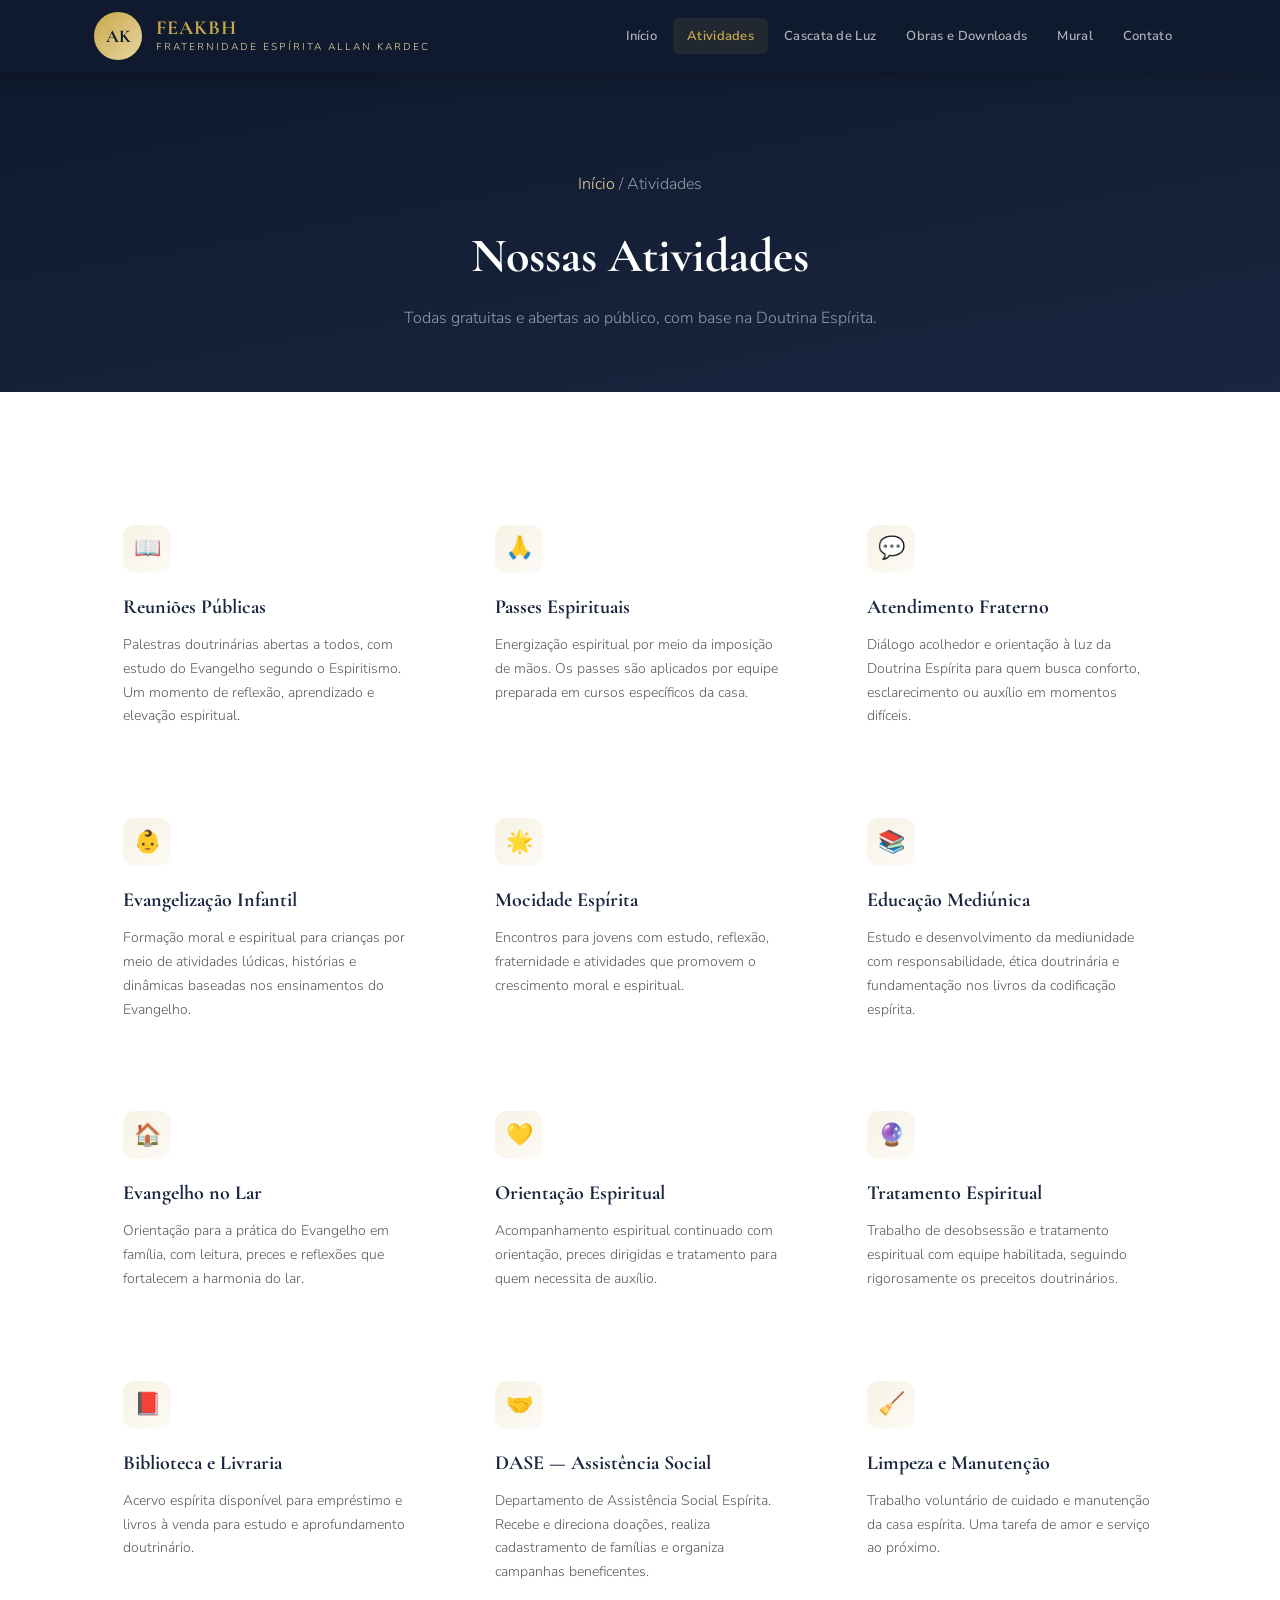
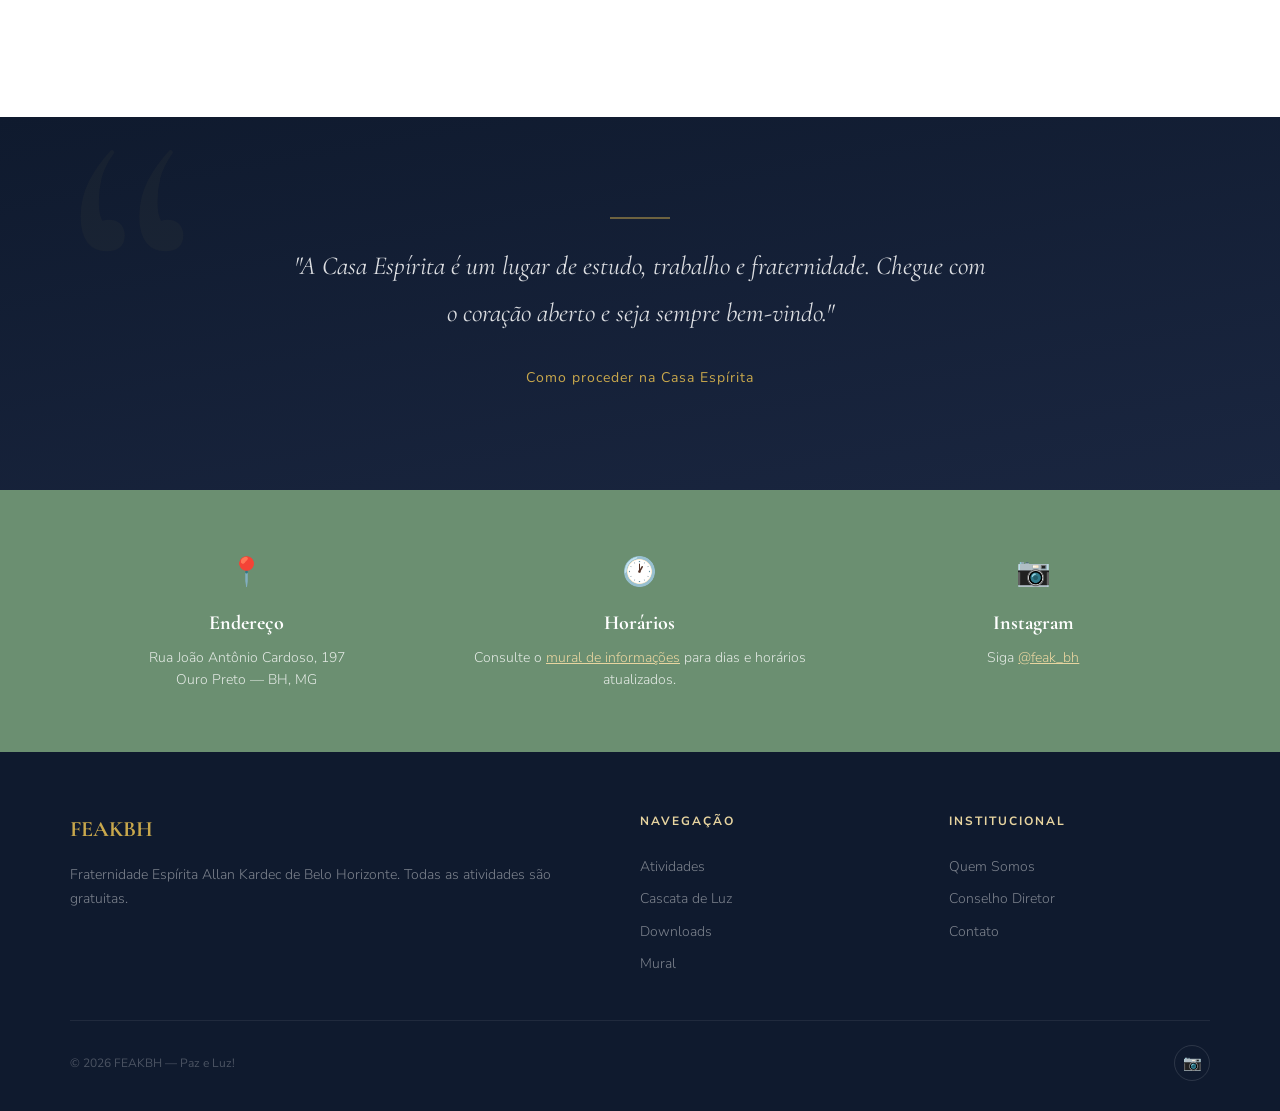
==== feakbh-site/pages/atividades.html @ 579a1934 "Add files via upload" ====
<!DOCTYPE html>
<html lang="pt-BR">
<head>
  <meta charset="UTF-8">
  <meta name="viewport" content="width=device-width, initial-scale=1.0">
  <title>Nossas Atividades - FEAKBH</title>
  <meta name="description" content="Conheça todas as atividades gratuitas da Fraternidade Espírita Allan Kardec de BH.">
  <link rel="stylesheet" href="../css/style.css">
</head>
<body>

  <header>
    <div class="header-inner">
      <div class="logo-area">
        <a href="../index.html">
          <div class="logo-circle">AK</div>
          <div class="logo-text"><h1>FEAKBH</h1><span>Fraternidade Espírita Allan Kardec</span></div>
        </a>
      </div>
      <nav class="nav-desktop">
        <a href="../index.html">Início</a>
        <a href="atividades.html" class="active">Atividades</a>
        <a href="cascata-de-luz.html">Cascata de Luz</a>
        <a href="downloads.html">Obras e Downloads</a>
        <a href="mural.html">Mural</a>
        <a href="contato.html">Contato</a>
      </nav>
      <button class="nav-toggle" aria-label="Menu">☰</button>
    </div>
    <nav class="nav-mobile">
      <a href="../index.html">Início</a>
      <a href="atividades.html">Atividades</a>
      <a href="cascata-de-luz.html">Cascata de Luz</a>
      <a href="downloads.html">Obras e Downloads</a>
      <a href="mural.html">Mural</a>
      <a href="contato.html">Contato</a>
    </nav>
  </header>

  <section class="page-hero">
    <p class="breadcrumb"><a href="../index.html">Início</a> / Atividades</p>
    <h2>Nossas Atividades</h2>
    <p>Todas gratuitas e abertas ao público, com base na Doutrina Espírita.</p>
  </section>

  <section class="bg-white">
    <div class="container">
      <div class="card-grid">
        <div class="card fade-in">
          <div class="card-icon">📖</div>
          <h3>Reuniões Públicas</h3>
          <p>Palestras doutrinárias abertas a todos, com estudo do Evangelho segundo o Espiritismo. Um momento de reflexão, aprendizado e elevação espiritual.</p>
        </div>
        <div class="card fade-in">
          <div class="card-icon">🙏</div>
          <h3>Passes Espirituais</h3>
          <p>Energização espiritual por meio da imposição de mãos. Os passes são aplicados por equipe preparada em cursos específicos da casa.</p>
        </div>
        <div class="card fade-in">
          <div class="card-icon">💬</div>
          <h3>Atendimento Fraterno</h3>
          <p>Diálogo acolhedor e orientação à luz da Doutrina Espírita para quem busca conforto, esclarecimento ou auxílio em momentos difíceis.</p>
        </div>
        <div class="card fade-in">
          <div class="card-icon">👶</div>
          <h3>Evangelização Infantil</h3>
          <p>Formação moral e espiritual para crianças por meio de atividades lúdicas, histórias e dinâmicas baseadas nos ensinamentos do Evangelho.</p>
        </div>
        <div class="card fade-in">
          <div class="card-icon">🌟</div>
          <h3>Mocidade Espírita</h3>
          <p>Encontros para jovens com estudo, reflexão, fraternidade e atividades que promovem o crescimento moral e espiritual.</p>
        </div>
        <div class="card fade-in">
          <div class="card-icon">📚</div>
          <h3>Educação Mediúnica</h3>
          <p>Estudo e desenvolvimento da mediunidade com responsabilidade, ética doutrinária e fundamentação nos livros da codificação espírita.</p>
        </div>
        <div class="card fade-in">
          <div class="card-icon">🏠</div>
          <h3>Evangelho no Lar</h3>
          <p>Orientação para a prática do Evangelho em família, com leitura, preces e reflexões que fortalecem a harmonia do lar.</p>
        </div>
        <div class="card fade-in">
          <div class="card-icon">💛</div>
          <h3>Orientação Espiritual</h3>
          <p>Acompanhamento espiritual continuado com orientação, preces dirigidas e tratamento para quem necessita de auxílio.</p>
        </div>
        <div class="card fade-in">
          <div class="card-icon">🔮</div>
          <h3>Tratamento Espiritual</h3>
          <p>Trabalho de desobsessão e tratamento espiritual com equipe habilitada, seguindo rigorosamente os preceitos doutrinários.</p>
        </div>
        <div class="card fade-in">
          <div class="card-icon">📕</div>
          <h3>Biblioteca e Livraria</h3>
          <p>Acervo espírita disponível para empréstimo e livros à venda para estudo e aprofundamento doutrinário.</p>
        </div>
        <div class="card fade-in">
          <div class="card-icon">🤝</div>
          <h3>DASE — Assistência Social</h3>
          <p>Departamento de Assistência Social Espírita. Recebe e direciona doações, realiza cadastramento de famílias e organiza campanhas beneficentes.</p>
        </div>
        <div class="card fade-in">
          <div class="card-icon">🧹</div>
          <h3>Limpeza e Manutenção</h3>
          <p>Trabalho voluntário de cuidado e manutenção da casa espírita. Uma tarefa de amor e serviço ao próximo.</p>
        </div>
      </div>
    </div>
  </section>

  <!-- COMO PROCEDER -->
  <section class="quote-section">
    <div class="quote-content">
      <div class="quote-divider"></div>
      <blockquote>
        "A Casa Espírita é um lugar de estudo, trabalho e fraternidade. Chegue com o coração aberto e seja sempre bem-vindo."
      </blockquote>
      <cite>Como proceder na Casa Espírita</cite>
    </div>
  </section>

  <!-- INFO BAR -->
  <section class="info-bar">
    <div class="info-grid">
      <div class="info-item">
        <div class="info-icon">📍</div>
        <h4>Endereço</h4>
        <p>Rua João Antônio Cardoso, 197<br>Ouro Preto — BH, MG</p>
      </div>
      <div class="info-item">
        <div class="info-icon">🕐</div>
        <h4>Horários</h4>
        <p>Consulte o <a href="mural.html">mural de informações</a> para dias e horários atualizados.</p>
      </div>
      <div class="info-item">
        <div class="info-icon">📷</div>
        <h4>Instagram</h4>
        <p>Siga <a href="https://www.instagram.com/feak_bh/" target="_blank" rel="noopener">@feak_bh</a></p>
      </div>
    </div>
  </section>

  <footer>
    <div class="footer-grid">
      <div class="footer-about">
        <h3>FEAKBH</h3>
        <p>Fraternidade Espírita Allan Kardec de Belo Horizonte. Todas as atividades são gratuitas.</p>
      </div>
      <div class="footer-col">
        <h4>Navegação</h4>
        <a href="atividades.html">Atividades</a>
        <a href="cascata-de-luz.html">Cascata de Luz</a>
        <a href="downloads.html">Downloads</a>
        <a href="mural.html">Mural</a>
      </div>
      <div class="footer-col">
        <h4>Institucional</h4>
        <a href="https://feakbh.com/11QuemSomos.html">Quem Somos</a>
        <a href="https://feakbh.com/14ConsD.html">Conselho Diretor</a>
        <a href="contato.html">Contato</a>
      </div>
    </div>
    <div class="footer-bottom">
      <p>© 2026 FEAKBH — Paz e Luz!</p>
      <div class="footer-social">
        <a href="https://www.instagram.com/feak_bh/" target="_blank" rel="noopener">📷</a>
      </div>
    </div>
  </footer>

  <script src="../js/main.js"></script>
</body>
</html>
---- feakbh-site/css/style.css ----
/* ============================================================
   FEAKBH - Fraternidade Espírita Allan Kardec
   Design System & Global Styles
   ============================================================ */

@import url('https://fonts.googleapis.com/css2?family=Cormorant+Garamond:ital,wght@0,400;0,600;0,700;1,400&family=Nunito+Sans:opsz,wght@6..12,300;6..12,400;6..12,600;6..12,700&display=swap');

:root {
  --gold: #C9A84C;
  --gold-light: #E8D5A0;
  --gold-dark: #A68A3A;
  --navy: #1A2640;
  --navy-deep: #0F1A2E;
  --navy-light: #243B5C;
  --cream: #FAF6EE;
  --cream-warm: #F5EFE0;
  --text-dark: #2C2C2C;
  --text-mid: #5A5A5A;
  --text-light: #8A8A8A;
  --white: #FFFFFF;
  --sage: #6B8F71;
  --sage-light: #E8F0E9;
  --border: rgba(201, 168, 76, 0.2);
  --shadow-sm: 0 2px 8px rgba(0,0,0,0.06);
  --shadow-md: 0 8px 30px rgba(0,0,0,0.1);
  --shadow-lg: 0 12px 40px rgba(0,0,0,0.15);
  --radius-sm: 8px;
  --radius-md: 12px;
  --radius-lg: 20px;
  --max-width: 1140px;
}

/* ===== RESET & BASE ===== */
*, *::before, *::after { margin: 0; padding: 0; box-sizing: border-box; }

body {
  font-family: 'Nunito Sans', sans-serif;
  color: var(--text-dark);
  background: var(--cream);
  overflow-x: hidden;
  line-height: 1.6;
}

a { color: inherit; text-decoration: none; transition: color 0.3s; }
img { max-width: 100%; height: auto; display: block; }
.container { max-width: var(--max-width); margin: 0 auto; padding: 0 24px; }

/* ===== TYPOGRAPHY ===== */
.serif { font-family: 'Cormorant Garamond', serif; }
.section-label {
  font-size: 12px; font-weight: 700; letter-spacing: 3px;
  text-transform: uppercase; color: var(--gold); margin-bottom: 12px;
}
.section-title {
  font-family: 'Cormorant Garamond', serif;
  font-size: clamp(28px, 4vw, 42px);
  font-weight: 700; color: var(--navy); line-height: 1.2;
}
.section-subtitle {
  font-size: 16px; color: var(--text-mid); margin-top: 16px;
  max-width: 600px; margin-left: auto; margin-right: auto;
  line-height: 1.7; font-weight: 300;
}
.section-header { text-align: center; margin-bottom: 64px; }

/* ===== HEADER ===== */
header {
  background: var(--navy-deep);
  position: sticky; top: 0; z-index: 100;
  box-shadow: 0 2px 20px rgba(0,0,0,0.3);
}

.header-inner {
  display: flex; align-items: center; justify-content: space-between;
  max-width: var(--max-width); margin: 0 auto; padding: 12px 24px;
}

.logo-area { display: flex; align-items: center; gap: 14px; }
.logo-area a { display: flex; align-items: center; gap: 14px; }

.logo-circle {
  width: 48px; height: 48px; border-radius: 50%;
  background: linear-gradient(135deg, var(--gold), var(--gold-light));
  display: flex; align-items: center; justify-content: center;
  font-family: 'Cormorant Garamond', serif;
  font-weight: 700; font-size: 18px; color: var(--navy-deep); flex-shrink: 0;
}

.logo-text h1 {
  font-family: 'Cormorant Garamond', serif;
  font-size: 20px; font-weight: 700; color: var(--gold); line-height: 1.1; letter-spacing: 1px;
}
.logo-text span {
  font-size: 10px; color: var(--gold-light); font-weight: 300;
  letter-spacing: 2px; text-transform: uppercase; display: block;
}

/* Nav Desktop */
.nav-desktop { display: flex; gap: 2px; }
.nav-desktop a {
  color: rgba(255,255,255,0.65); font-size: 13px; font-weight: 600;
  padding: 8px 14px; border-radius: 6px; transition: all 0.3s; letter-spacing: 0.3px;
}
.nav-desktop a:hover, .nav-desktop a.active {
  color: var(--gold); background: rgba(201,168,76,0.1);
}

/* Nav Mobile */
.nav-toggle {
  display: none; background: none; border: none;
  color: var(--gold); font-size: 26px; cursor: pointer; padding: 4px;
}
.nav-mobile {
  display: none; background: var(--navy-deep);
  border-top: 1px solid rgba(255,255,255,0.08); padding: 16px 24px;
}
.nav-mobile.open { display: block; }
.nav-mobile a {
  display: block; color: rgba(255,255,255,0.7); font-size: 15px;
  padding: 12px 0; border-bottom: 1px solid rgba(255,255,255,0.05);
  font-weight: 400;
}
.nav-mobile a:hover { color: var(--gold); }

/* ===== BUTTONS ===== */
.btn {
  display: inline-flex; align-items: center; gap: 8px;
  padding: 13px 28px; border-radius: var(--radius-sm);
  font-size: 14px; font-weight: 600; cursor: pointer;
  border: none; letter-spacing: 0.5px; transition: all 0.3s;
  text-decoration: none;
}
.btn-primary {
  background: linear-gradient(135deg, var(--gold), var(--gold-dark));
  color: var(--navy-deep); box-shadow: 0 4px 20px rgba(201,168,76,0.25);
}
.btn-primary:hover {
  transform: translateY(-2px); box-shadow: 0 8px 30px rgba(201,168,76,0.35);
}
.btn-outline {
  background: transparent; border: 1.5px solid rgba(255,255,255,0.25); color: var(--white);
}
.btn-outline:hover { border-color: var(--gold); color: var(--gold); }
.btn-outline-dark {
  background: transparent; border: 1.5px solid var(--border); color: var(--navy);
}
.btn-outline-dark:hover { border-color: var(--gold); color: var(--gold); }
.btn-sm { padding: 10px 20px; font-size: 13px; }

/* ===== HERO ===== */
.hero {
  position: relative; min-height: 85vh;
  display: flex; align-items: center; justify-content: center;
  background: linear-gradient(170deg, var(--navy-deep) 0%, var(--navy) 60%, var(--navy-light) 100%);
  overflow: hidden;
}
.hero::before {
  content: ''; position: absolute; inset: 0;
  background:
    radial-gradient(ellipse 800px 600px at 20% 50%, rgba(201,168,76,0.08), transparent),
    radial-gradient(ellipse 600px 400px at 80% 30%, rgba(107,143,113,0.06), transparent);
}
.hero-content {
  position: relative; text-align: center; max-width: 800px; padding: 40px 24px;
  animation: fadeInUp 1s ease-out;
}
.hero-badge {
  display: inline-block; padding: 6px 20px;
  border: 1px solid var(--border); border-radius: 30px;
  font-size: 12px; color: var(--gold-light); letter-spacing: 3px;
  text-transform: uppercase; margin-bottom: 28px;
  animation: fadeInUp 1s ease-out 0.2s both;
}
.hero h2 {
  font-family: 'Cormorant Garamond', serif;
  font-size: clamp(36px, 6vw, 64px); font-weight: 700;
  color: var(--white); line-height: 1.15; margin-bottom: 24px;
  animation: fadeInUp 1s ease-out 0.3s both;
}
.hero h2 em { font-style: italic; color: var(--gold); }
.hero p {
  font-size: 18px; color: rgba(255,255,255,0.6); line-height: 1.7;
  max-width: 580px; margin: 0 auto 36px; font-weight: 300;
  animation: fadeInUp 1s ease-out 0.5s both;
}
.hero-actions {
  display: flex; gap: 14px; justify-content: center; flex-wrap: wrap;
  animation: fadeInUp 1s ease-out 0.6s both;
}

/* Particles */
.hero-particles { position: absolute; inset: 0; overflow: hidden; }
.particle {
  position: absolute; width: 3px; height: 3px;
  background: var(--gold); border-radius: 50%; opacity: 0;
  animation: float-up 9s infinite;
}
@keyframes float-up {
  0% { opacity: 0; transform: translateY(100vh) scale(0); }
  15% { opacity: 0.5; }
  85% { opacity: 0.2; }
  100% { opacity: 0; transform: translateY(-20vh) scale(1); }
}
@keyframes fadeInUp {
  from { opacity: 0; transform: translateY(30px); }
  to { opacity: 1; transform: translateY(0); }
}

/* ===== PAGE HERO (subpages) ===== */
.page-hero {
  background: linear-gradient(170deg, var(--navy-deep), var(--navy));
  padding: 100px 24px 60px; text-align: center;
}
.page-hero h2 {
  font-family: 'Cormorant Garamond', serif;
  font-size: clamp(32px, 5vw, 48px); font-weight: 700;
  color: var(--white); margin-bottom: 12px;
}
.page-hero p { font-size: 16px; color: rgba(255,255,255,0.55); font-weight: 300; }
.breadcrumb {
  font-size: 13px; color: rgba(255,255,255,0.4); margin-bottom: 20px;
}
.breadcrumb a { color: var(--gold-light); }
.breadcrumb a:hover { color: var(--gold); }

/* ===== CARDS GRID ===== */
.card-grid {
  display: grid; grid-template-columns: repeat(auto-fill, minmax(300px, 1fr));
  gap: 24px;
}
.card {
  background: var(--white); border-radius: var(--radius-md);
  padding: 32px 28px; transition: all 0.4s; border: 1px solid transparent;
  position: relative; overflow: hidden;
}
.card::before {
  content: ''; position: absolute; top: 0; left: 0;
  width: 4px; height: 0;
  background: linear-gradient(180deg, var(--gold), var(--sage));
  transition: height 0.4s; border-radius: 0 0 4px 0;
}
.card:hover {
  transform: translateY(-4px); box-shadow: var(--shadow-md); border-color: var(--border);
}
.card:hover::before { height: 100%; }
.card-icon {
  width: 48px; height: 48px; border-radius: 12px;
  display: flex; align-items: center; justify-content: center;
  font-size: 22px; margin-bottom: 18px;
  background: linear-gradient(135deg, rgba(201,168,76,0.15), rgba(201,168,76,0.05));
}
.card h3 {
  font-family: 'Cormorant Garamond', serif;
  font-size: 20px; font-weight: 700; color: var(--navy); margin-bottom: 10px;
}
.card p { font-size: 14px; color: var(--text-mid); line-height: 1.7; font-weight: 300; }
.card-link {
  display: inline-flex; align-items: center; gap: 6px;
  margin-top: 16px; font-size: 13px; font-weight: 600;
  color: var(--gold); transition: gap 0.3s;
}
.card-link:hover { gap: 10px; }

/* ===== DOWNLOADS / BOOKS GRID ===== */
.books-grid {
  display: grid; grid-template-columns: repeat(auto-fill, minmax(180px, 1fr));
  gap: 28px;
}
.book-card { text-align: center; transition: transform 0.3s; }
.book-card:hover { transform: translateY(-6px); }
.book-cover {
  width: 100%; aspect-ratio: 3/4; border-radius: var(--radius-md);
  background: var(--navy); display: flex; flex-direction: column;
  align-items: center; justify-content: center; padding: 20px;
  margin-bottom: 14px; box-shadow: var(--shadow-md);
  border: 1px solid rgba(201,168,76,0.15); position: relative; overflow: hidden;
}
.book-cover img {
  width: 100%; height: 100%; object-fit: cover; position: absolute; inset: 0;
  border-radius: var(--radius-md);
}
.book-cover .book-placeholder {
  font-size: 36px; margin-bottom: 8px; position: relative; z-index: 1;
}
.book-cover span {
  font-family: 'Cormorant Garamond', serif;
  font-size: 13px; font-weight: 600; color: var(--gold-light);
  text-align: center; line-height: 1.3; position: relative; z-index: 1;
}
.book-card h4 {
  font-family: 'Cormorant Garamond', serif;
  font-size: 15px; font-weight: 600; color: var(--navy); line-height: 1.3;
}
.book-card .download-link {
  display: inline-block; margin-top: 8px; font-size: 12px; font-weight: 700;
  color: var(--gold); letter-spacing: 1px; text-transform: uppercase;
}
.book-card .download-link:hover { color: var(--gold-dark); text-decoration: underline; }

/* ===== QUOTE / MENSAGEM ===== */
.quote-section {
  background: linear-gradient(170deg, var(--navy-deep), var(--navy));
  padding: 100px 24px; position: relative; overflow: hidden;
}
.quote-section::before {
  content: '\201C'; position: absolute; top: -40px; left: 5%;
  font-family: 'Cormorant Garamond', serif;
  font-size: 400px; color: rgba(201,168,76,0.04); line-height: 1;
}
.quote-content {
  max-width: 700px; margin: 0 auto; text-align: center; position: relative;
}
.quote-divider { width: 60px; height: 2px; background: var(--gold); margin: 0 auto 24px; opacity: 0.5; }
.quote-content blockquote {
  font-family: 'Cormorant Garamond', serif;
  font-size: clamp(20px, 3vw, 26px); font-style: italic;
  color: rgba(255,255,255,0.85); line-height: 1.8; margin-bottom: 28px;
}
.quote-content cite {
  font-style: normal; font-size: 14px; color: var(--gold); letter-spacing: 1px;
}

/* ===== MURAL / AVISOS ===== */
.mural-grid {
  display: grid; grid-template-columns: repeat(auto-fill, minmax(320px, 1fr));
  gap: 24px;
}
.mural-card {
  background: var(--white); border-radius: var(--radius-md);
  overflow: hidden; border: 1px solid rgba(0,0,0,0.06);
  transition: all 0.3s;
}
.mural-card:hover { box-shadow: var(--shadow-md); transform: translateY(-3px); }
.mural-card img {
  width: 100%; aspect-ratio: 16/10; object-fit: cover;
}
.mural-card-body { padding: 24px; }
.mural-card .mural-date {
  font-size: 12px; color: var(--text-light); font-weight: 600;
  letter-spacing: 1px; text-transform: uppercase; margin-bottom: 8px;
}
.mural-card h3 {
  font-family: 'Cormorant Garamond', serif;
  font-size: 20px; font-weight: 700; color: var(--navy); margin-bottom: 10px; line-height: 1.3;
}
.mural-card p {
  font-size: 14px; color: var(--text-mid); line-height: 1.7; font-weight: 300;
}

/* ===== ARTIGOS / CASCATA DE LUZ ===== */
.artigo-list { display: flex; flex-direction: column; gap: 20px; }
.artigo-item {
  display: flex; gap: 24px; align-items: flex-start;
  background: var(--white); border-radius: var(--radius-md);
  padding: 28px; border: 1px solid rgba(0,0,0,0.05); transition: all 0.3s;
}
.artigo-item:hover { box-shadow: var(--shadow-sm); border-color: var(--border); }
.artigo-number {
  font-family: 'Cormorant Garamond', serif;
  font-size: 36px; font-weight: 700; color: var(--gold-light);
  line-height: 1; flex-shrink: 0; min-width: 50px; text-align: center;
}
.artigo-item h3 {
  font-family: 'Cormorant Garamond', serif;
  font-size: 19px; font-weight: 700; color: var(--navy); margin-bottom: 6px;
}
.artigo-item .artigo-author {
  font-size: 13px; color: var(--text-light); margin-bottom: 10px;
}
.artigo-item p {
  font-size: 14px; color: var(--text-mid); line-height: 1.7; font-weight: 300;
}

/* ===== INFO BAR ===== */
.info-bar { background: var(--sage); padding: 60px 24px; }
.info-grid {
  display: grid; grid-template-columns: repeat(auto-fit, minmax(240px, 1fr));
  gap: 40px; max-width: var(--max-width); margin: 0 auto;
}
.info-item { text-align: center; }
.info-item .info-icon { font-size: 28px; margin-bottom: 12px; }
.info-item h4 {
  font-family: 'Cormorant Garamond', serif;
  font-size: 20px; font-weight: 700; color: var(--white); margin-bottom: 8px;
}
.info-item p { font-size: 14px; color: rgba(255,255,255,0.8); line-height: 1.6; font-weight: 300; }
.info-item a { color: var(--gold-light); text-decoration: underline; }

/* ===== CAMPANHA DESTAQUE ===== */
.campanha-box {
  display: flex; align-items: center; gap: 48px;
  background: linear-gradient(135deg, var(--cream), var(--cream-warm));
  border-radius: var(--radius-lg); padding: 48px;
  border: 1px solid var(--border);
}
.campanha-visual {
  flex-shrink: 0; width: 180px; height: 180px; border-radius: 50%;
  background: linear-gradient(135deg, var(--navy), var(--navy-deep));
  display: flex; align-items: center; justify-content: center;
  font-size: 56px; box-shadow: var(--shadow-lg);
}
.campanha-info h3 {
  font-family: 'Cormorant Garamond', serif;
  font-size: 28px; font-weight: 700; color: var(--navy); margin-bottom: 12px;
}
.campanha-info p {
  font-size: 15px; color: var(--text-mid); line-height: 1.7;
  margin-bottom: 24px; font-weight: 300;
}

/* ===== FOOTER ===== */
footer { background: var(--navy-deep); padding: 60px 24px 30px; }
.footer-grid {
  display: grid; grid-template-columns: 2fr 1fr 1fr;
  gap: 48px; max-width: var(--max-width); margin: 0 auto;
}
.footer-about h3 {
  font-family: 'Cormorant Garamond', serif;
  font-size: 22px; font-weight: 700; color: var(--gold); margin-bottom: 16px;
}
.footer-about p {
  font-size: 14px; color: rgba(255,255,255,0.45); line-height: 1.7; font-weight: 300;
}
.footer-col h4 {
  font-size: 12px; font-weight: 700; color: var(--gold-light);
  letter-spacing: 2px; text-transform: uppercase; margin-bottom: 20px;
}
.footer-col a {
  display: block; font-size: 14px; color: rgba(255,255,255,0.45);
  padding: 5px 0; font-weight: 300;
}
.footer-col a:hover { color: var(--gold); }
.footer-bottom {
  max-width: var(--max-width); margin: 40px auto 0; padding-top: 24px;
  border-top: 1px solid rgba(255,255,255,0.07);
  display: flex; justify-content: space-between; align-items: center;
}
.footer-bottom p { font-size: 12px; color: rgba(255,255,255,0.25); }
.footer-social { display: flex; gap: 10px; }
.footer-social a {
  width: 36px; height: 36px; border-radius: 50%;
  border: 1px solid rgba(255,255,255,0.12);
  display: flex; align-items: center; justify-content: center;
  font-size: 15px; transition: all 0.3s;
}
.footer-social a:hover { border-color: var(--gold); background: rgba(201,168,76,0.1); }

/* ===== UTILITIES ===== */
section { padding: 100px 24px; }
.bg-white { background: var(--white); }
.bg-cream { background: var(--cream); }
.bg-cream-warm { background: var(--cream-warm); }
.text-center { text-align: center; }
.mt-40 { margin-top: 40px; }
.mb-40 { margin-bottom: 40px; }

/* ===== ANIMATIONS ===== */
.fade-in {
  opacity: 0; transform: translateY(25px);
  transition: opacity 0.6s ease, transform 0.6s ease;
}
.fade-in.visible { opacity: 1; transform: translateY(0); }

/* ===== RESPONSIVE ===== */
@media (max-width: 768px) {
  .nav-desktop { display: none; }
  .nav-toggle { display: block; }
  .hero { min-height: 70vh; }
  .campanha-box { flex-direction: column; text-align: center; padding: 32px; }
  .campanha-visual { width: 120px; height: 120px; font-size: 44px; }
  .footer-grid { grid-template-columns: 1fr; gap: 32px; }
  .footer-bottom { flex-direction: column; gap: 14px; text-align: center; }
  section { padding: 64px 16px; }
  .artigo-item { flex-direction: column; gap: 12px; }
  .artigo-number { min-width: auto; text-align: left; }
  .card-grid { grid-template-columns: 1fr; }
  .books-grid { grid-template-columns: repeat(2, 1fr); gap: 16px; }
  .mural-grid { grid-template-columns: 1fr; }
}
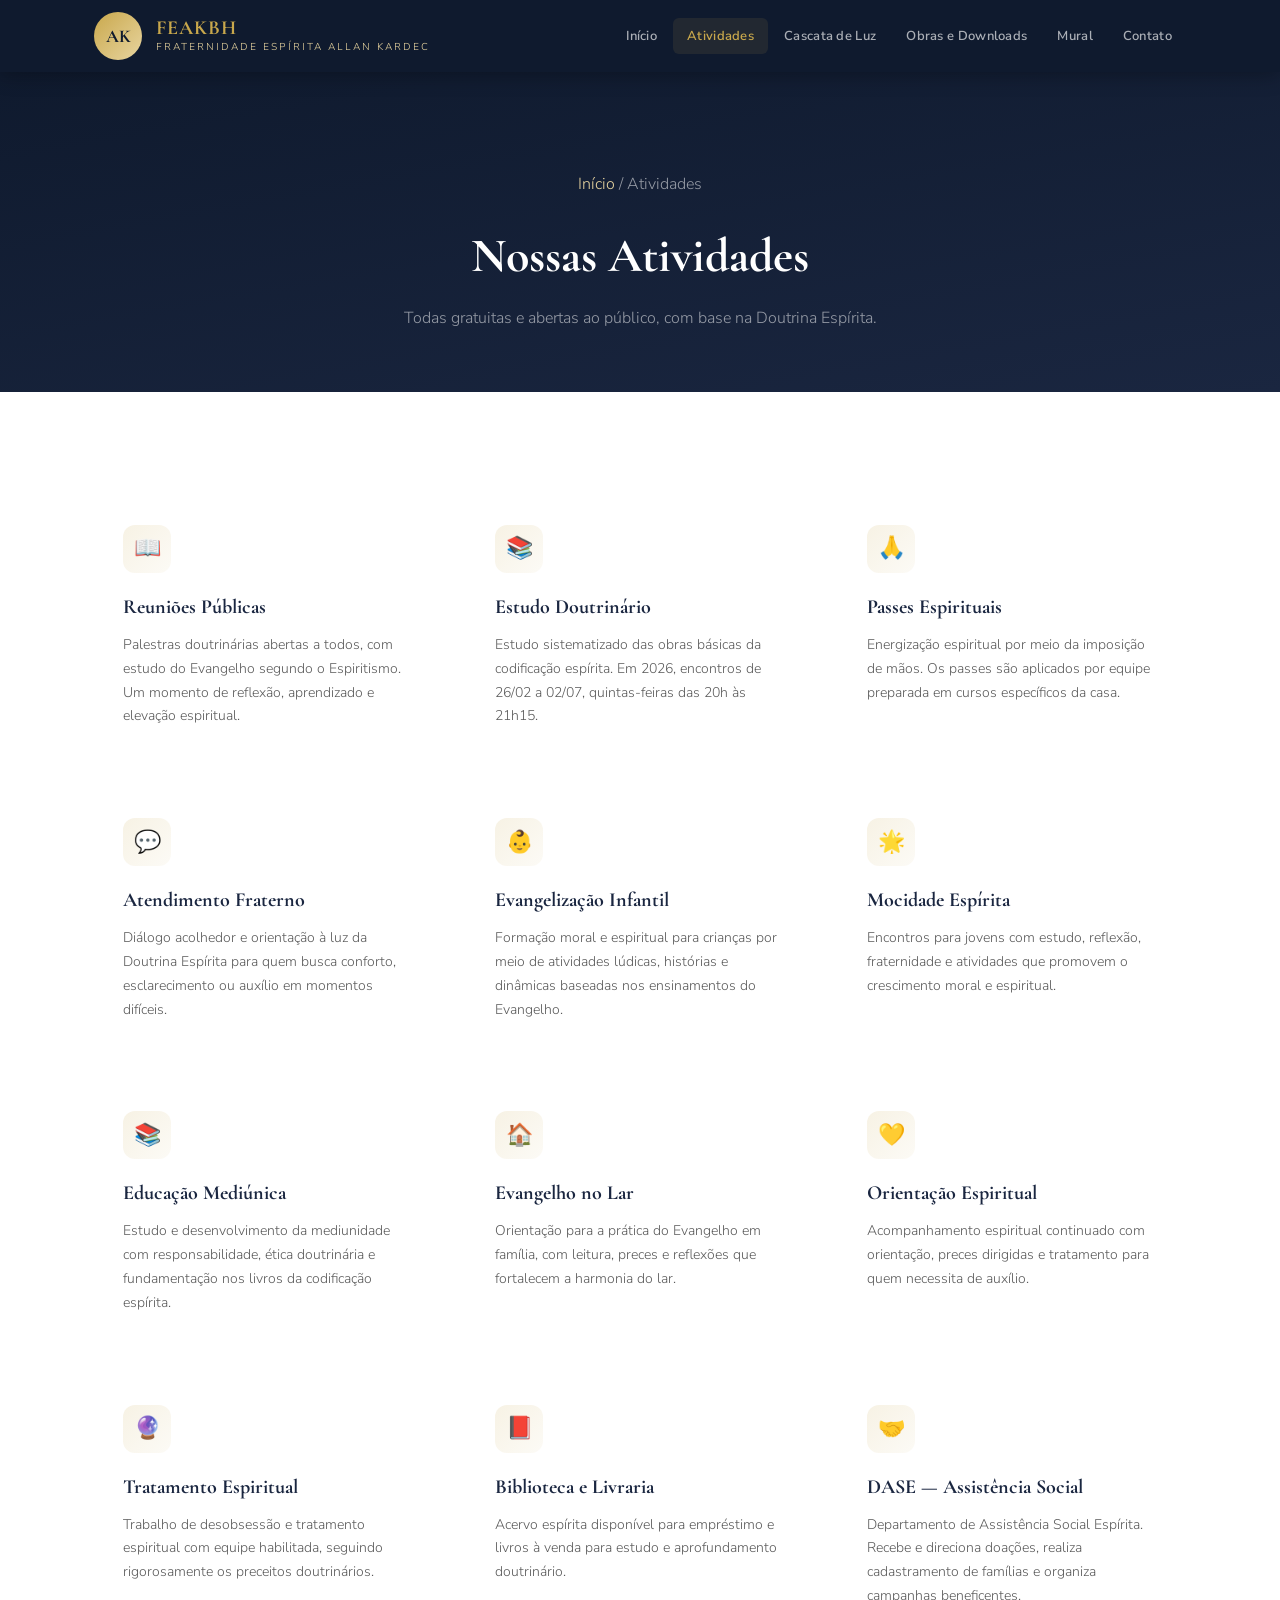
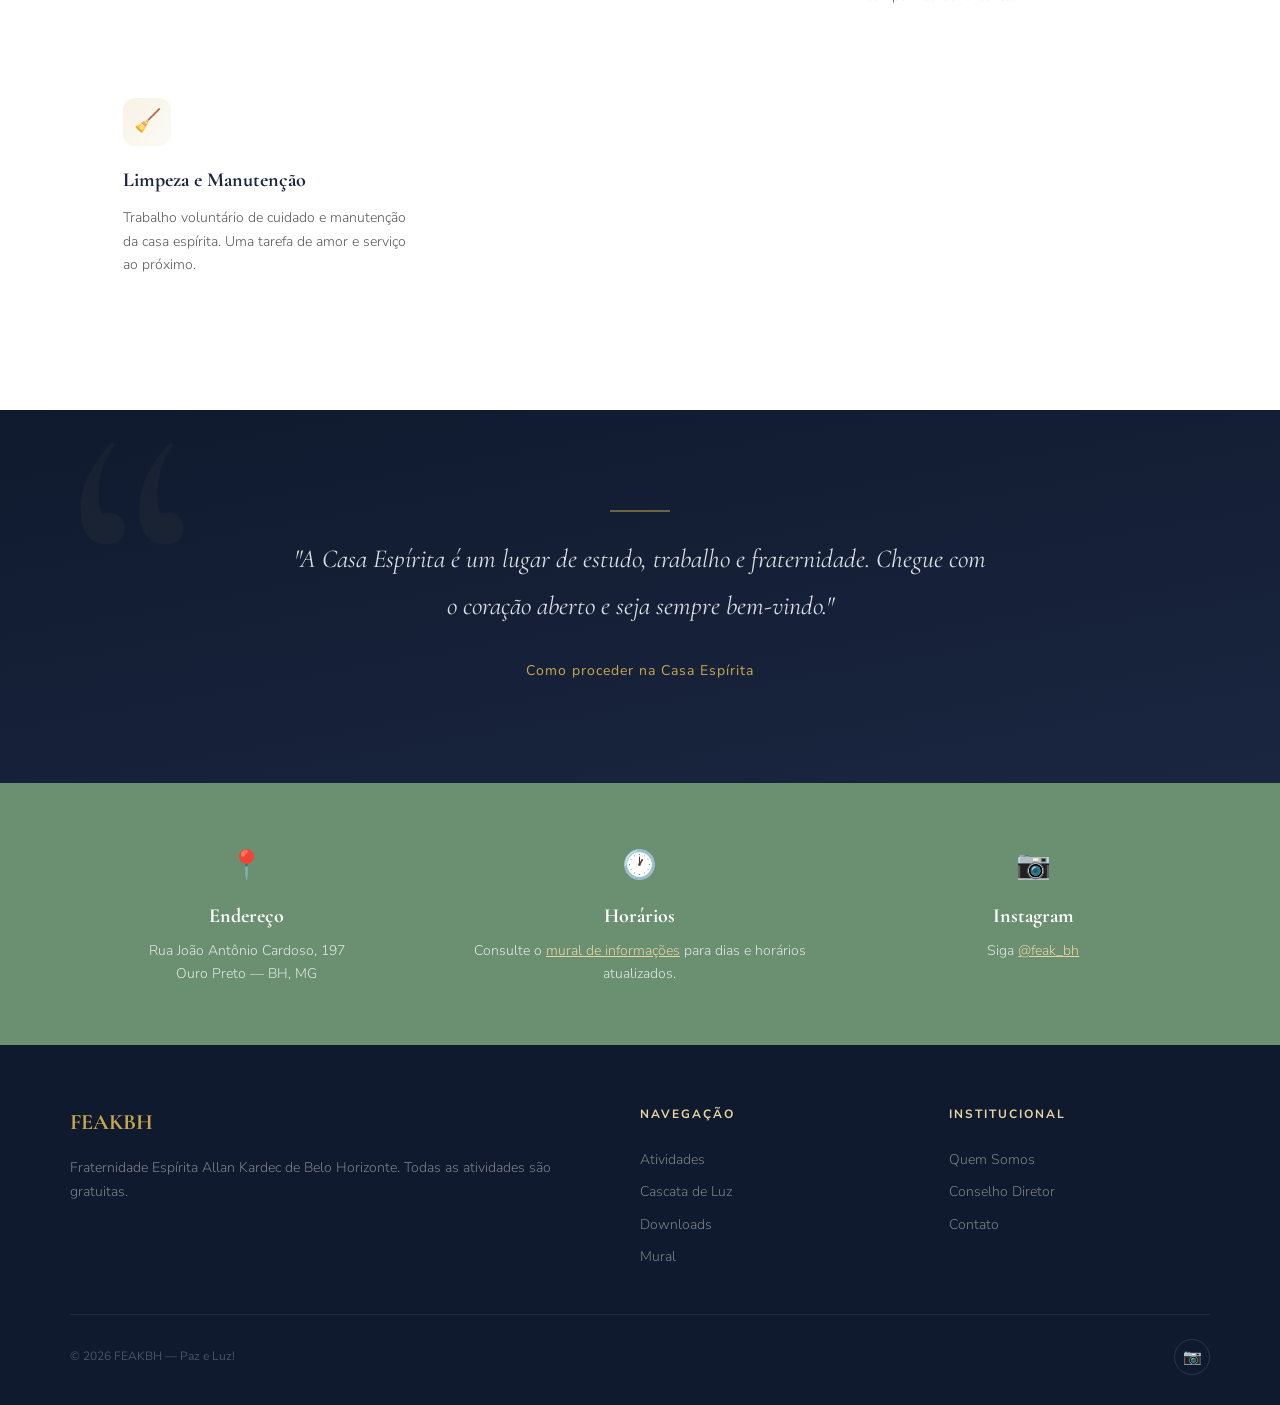
==== commit d4a2ce01: "Melhorias no site: horários no Hero, limpeza do mural, novo card Estudo Doutrinário e SEO - Hero: ad" ====
--- a/feakbh-site/pages/atividades.html
+++ b/feakbh-site/pages/atividades.html
@@ -6,6 +6,23 @@
   <title>Nossas Atividades - FEAKBH</title>
   <meta name="description" content="Conheça todas as atividades gratuitas da Fraternidade Espírita Allan Kardec de BH.">
   <link rel="stylesheet" href="../css/style.css">
+  <script type="application/ld+json">
+  {
+    "@context": "https://schema.org",
+    "@type": "ReligiousOrganization",
+    "name": "FEAKBH — Fraternidade Espírita Allan Kardec",
+    "url": "https://feakbh.com.br",
+    "address": {
+      "@type": "PostalAddress",
+      "streetAddress": "Rua João Antônio Cardoso, 197",
+      "addressLocality": "Belo Horizonte",
+      "addressRegion": "MG",
+      "postalCode": "31310-390",
+      "addressCountry": "BR"
+    },
+    "sameAs": ["https://www.instagram.com/feak_bh/"]
+  }
+  </script>
 </head>
 <body>
 
@@ -50,6 +67,11 @@
           <div class="card-icon">📖</div>
           <h3>Reuniões Públicas</h3>
           <p>Palestras doutrinárias abertas a todos, com estudo do Evangelho segundo o Espiritismo. Um momento de reflexão, aprendizado e elevação espiritual.</p>
+        </div>
+        <div class="card fade-in">
+          <div class="card-icon">📚</div>
+          <h3>Estudo Doutrinário</h3>
+          <p>Estudo sistematizado das obras básicas da codificação espírita. Em 2026, encontros de 26/02 a 02/07, quintas-feiras das 20h às 21h15.</p>
         </div>
         <div class="card fade-in">
           <div class="card-icon">🙏</div>
--- a/feakbh-site/css/style.css
+++ b/feakbh-site/css/style.css
@@ -33,6 +33,8 @@
 /* ===== RESET & BASE ===== */
 *, *::before, *::after { margin: 0; padding: 0; box-sizing: border-box; }
 
+html { scroll-behavior: smooth; }
+
 body {
   font-family: 'Nunito Sans', sans-serif;
   color: var(--text-dark);
@@ -453,6 +455,131 @@
 .text-center { text-align: center; }
 .mt-40 { margin-top: 40px; }
 .mb-40 { margin-bottom: 40px; }
+
+/* ===== MURAL CARROSSEL ===== */
+.mural-carousel-section {
+  background: var(--white);
+  padding: 80px 0 100px;
+  overflow: hidden;
+}
+.mural-carousel-section .section-header {
+  padding: 0 24px;
+}
+.mural-carousel-header {
+  display: flex; align-items: flex-end; justify-content: space-between;
+  max-width: var(--max-width); margin: 0 auto 40px; padding: 0 24px;
+}
+.mural-carousel-header .section-header { margin-bottom: 0; text-align: left; }
+.mural-carousel-header .section-subtitle { margin-left: 0; }
+.mural-nav {
+  display: flex; gap: 8px; flex-shrink: 0;
+}
+.mural-nav button {
+  width: 44px; height: 44px; border-radius: 50%;
+  border: 1.5px solid var(--border); background: var(--cream);
+  color: var(--navy); font-size: 18px; cursor: pointer;
+  display: flex; align-items: center; justify-content: center;
+  transition: all 0.3s;
+}
+.mural-nav button:hover {
+  background: var(--gold); color: var(--navy-deep);
+  border-color: var(--gold); transform: scale(1.05);
+}
+.mural-nav button:disabled {
+  opacity: 0.3; cursor: default; transform: none;
+  background: var(--cream);
+}
+
+.mural-track-wrapper {
+  max-width: var(--max-width); margin: 0 auto; padding: 0 24px;
+  overflow: visible;
+}
+.mural-track {
+  display: flex; gap: 24px;
+  transition: transform 0.5s cubic-bezier(0.25, 0.46, 0.45, 0.94);
+  cursor: grab;
+}
+.mural-track.dragging { cursor: grabbing; transition: none; }
+
+.mural-slide {
+  min-width: 380px; max-width: 380px;
+  background: var(--cream); border-radius: var(--radius-lg);
+  overflow: hidden; border: 1px solid rgba(0,0,0,0.05);
+  transition: all 0.3s; flex-shrink: 0;
+  display: flex; flex-direction: column;
+}
+.mural-slide:hover {
+  box-shadow: var(--shadow-md); border-color: var(--border);
+  transform: translateY(-4px);
+}
+
+/* Slide com imagem */
+.mural-slide-img {
+  width: 100%; aspect-ratio: 16/9; object-fit: cover;
+}
+/* Slide com cor de fundo (sem imagem) */
+.mural-slide-color {
+  width: 100%; aspect-ratio: 16/9;
+  display: flex; align-items: center; justify-content: center;
+  font-size: 48px;
+  background: linear-gradient(135deg, var(--navy), var(--navy-light));
+}
+
+.mural-slide-body {
+  padding: 28px 24px; flex: 1; display: flex; flex-direction: column;
+}
+.mural-slide-tag {
+  display: inline-block; font-size: 11px; font-weight: 700;
+  letter-spacing: 2px; text-transform: uppercase;
+  padding: 4px 12px; border-radius: 20px; margin-bottom: 14px;
+  width: fit-content;
+}
+.mural-slide-tag.destaque {
+  background: rgba(201,168,76,0.15); color: var(--gold-dark);
+}
+.mural-slide-tag.aviso {
+  background: rgba(107,143,113,0.15); color: var(--sage);
+}
+.mural-slide-tag.campanha {
+  background: rgba(26,38,64,0.1); color: var(--navy);
+}
+.mural-slide-tag.evento {
+  background: rgba(180,80,80,0.12); color: #A04040;
+}
+
+.mural-slide h3 {
+  font-family: 'Cormorant Garamond', serif;
+  font-size: 22px; font-weight: 700; color: var(--navy);
+  line-height: 1.3; margin-bottom: 10px;
+}
+.mural-slide p {
+  font-size: 14px; color: var(--text-mid); line-height: 1.7;
+  font-weight: 300; flex: 1;
+}
+.mural-slide .mural-slide-date {
+  font-size: 12px; color: var(--text-light); margin-top: 16px;
+  padding-top: 14px; border-top: 1px solid rgba(0,0,0,0.06);
+}
+.mural-slide .mural-slide-link {
+  display: inline-flex; align-items: center; gap: 6px;
+  margin-top: 14px; font-size: 13px; font-weight: 600;
+  color: var(--gold); transition: gap 0.3s;
+}
+.mural-slide .mural-slide-link:hover { gap: 10px; }
+
+/* Progress dots */
+.mural-dots {
+  display: flex; justify-content: center; gap: 8px;
+  margin-top: 32px; padding: 0 24px;
+}
+.mural-dot {
+  width: 8px; height: 8px; border-radius: 50%;
+  background: var(--border); border: none; cursor: pointer;
+  transition: all 0.3s; padding: 0;
+}
+.mural-dot.active {
+  background: var(--gold); width: 28px; border-radius: 4px;
+}
 
 /* ===== ANIMATIONS ===== */
 .fade-in {
@@ -476,4 +603,133 @@
   .card-grid { grid-template-columns: 1fr; }
   .books-grid { grid-template-columns: repeat(2, 1fr); gap: 16px; }
   .mural-grid { grid-template-columns: 1fr; }
-}
+  .mural-slide { min-width: 300px; max-width: 300px; }
+  .mural-carousel-header { flex-direction: column; align-items: flex-start; gap: 20px; }
+  .mural-nav { align-self: flex-end; }
+}
+
+/* ===== HERO SCHEDULE ===== */
+.hero-schedule {
+  display: grid;
+  grid-template-columns: repeat(auto-fit, minmax(240px, 1fr));
+  gap: 20px;
+  max-width: 640px;
+  margin: 32px auto 36px;
+}
+.hero-schedule-item {
+  background: rgba(255,255,255,0.06);
+  border: 1px solid rgba(201,168,76,0.25);
+  border-radius: var(--radius-md);
+  padding: 18px 22px;
+  backdrop-filter: blur(6px);
+  text-align: left;
+}
+.hero-schedule-label {
+  font-size: 11px;
+  font-weight: 700;
+  letter-spacing: 2.5px;
+  text-transform: uppercase;
+  color: var(--gold);
+  margin-bottom: 10px;
+}
+.hero-schedule-time {
+  font-family: 'Cormorant Garamond', serif;
+  font-size: 19px;
+  font-weight: 600;
+  color: #FFFFFF;
+  line-height: 1.35;
+}
+.hero-schedule-note {
+  font-size: 12px;
+  color: rgba(255,255,255,0.7);
+  margin-top: 6px;
+  font-style: italic;
+  font-weight: 300;
+}
+
+/* ===== CRONOGRAMA MODAL ===== */
+.cronograma-modal {
+  position: fixed;
+  inset: 0;
+  z-index: 1000;
+  display: none;
+  align-items: center;
+  justify-content: center;
+  padding: 24px;
+}
+.cronograma-modal.open { display: flex; }
+.cronograma-backdrop {
+  position: absolute;
+  inset: 0;
+  background: rgba(15, 26, 46, 0.85);
+  backdrop-filter: blur(4px);
+  animation: fadeBackdrop 0.25s ease;
+}
+.cronograma-dialog {
+  position: relative;
+  background: var(--cream);
+  border-radius: var(--radius-lg);
+  padding: 28px;
+  max-width: 520px;
+  width: 100%;
+  max-height: 90vh;
+  overflow-y: auto;
+  box-shadow: var(--shadow-lg);
+  animation: slideUp 0.3s ease;
+}
+.cronograma-dialog h3 {
+  font-family: 'Cormorant Garamond', serif;
+  font-size: 24px;
+  font-weight: 700;
+  color: var(--navy);
+  text-align: center;
+  margin-bottom: 20px;
+}
+.cronograma-dialog img {
+  width: 100%;
+  height: auto;
+  border-radius: var(--radius-md);
+  display: block;
+}
+.cronograma-close {
+  position: absolute;
+  top: 12px;
+  right: 12px;
+  width: 36px;
+  height: 36px;
+  border-radius: 50%;
+  border: none;
+  background: var(--navy);
+  color: #FFFFFF;
+  font-size: 16px;
+  cursor: pointer;
+  transition: background 0.2s;
+}
+.cronograma-close:hover { background: var(--navy-light); }
+.cronograma-placeholder {
+  padding: 48px 24px;
+  text-align: center;
+  background: var(--cream-warm);
+  border: 1px dashed var(--border);
+  border-radius: var(--radius-md);
+  color: var(--text-mid);
+}
+.cronograma-placeholder p { margin-bottom: 10px; }
+.cronograma-placeholder p:first-child { font-size: 36px; margin-bottom: 16px; }
+.cronograma-placeholder code {
+  background: rgba(201,168,76,0.15);
+  padding: 2px 8px;
+  border-radius: 4px;
+  font-size: 13px;
+  color: var(--navy);
+}
+body.modal-open { overflow: hidden; }
+
+@keyframes fadeBackdrop {
+  from { opacity: 0; }
+  to { opacity: 1; }
+}
+@keyframes slideUp {
+  from { opacity: 0; transform: translateY(20px); }
+  to { opacity: 1; transform: translateY(0); }
+}
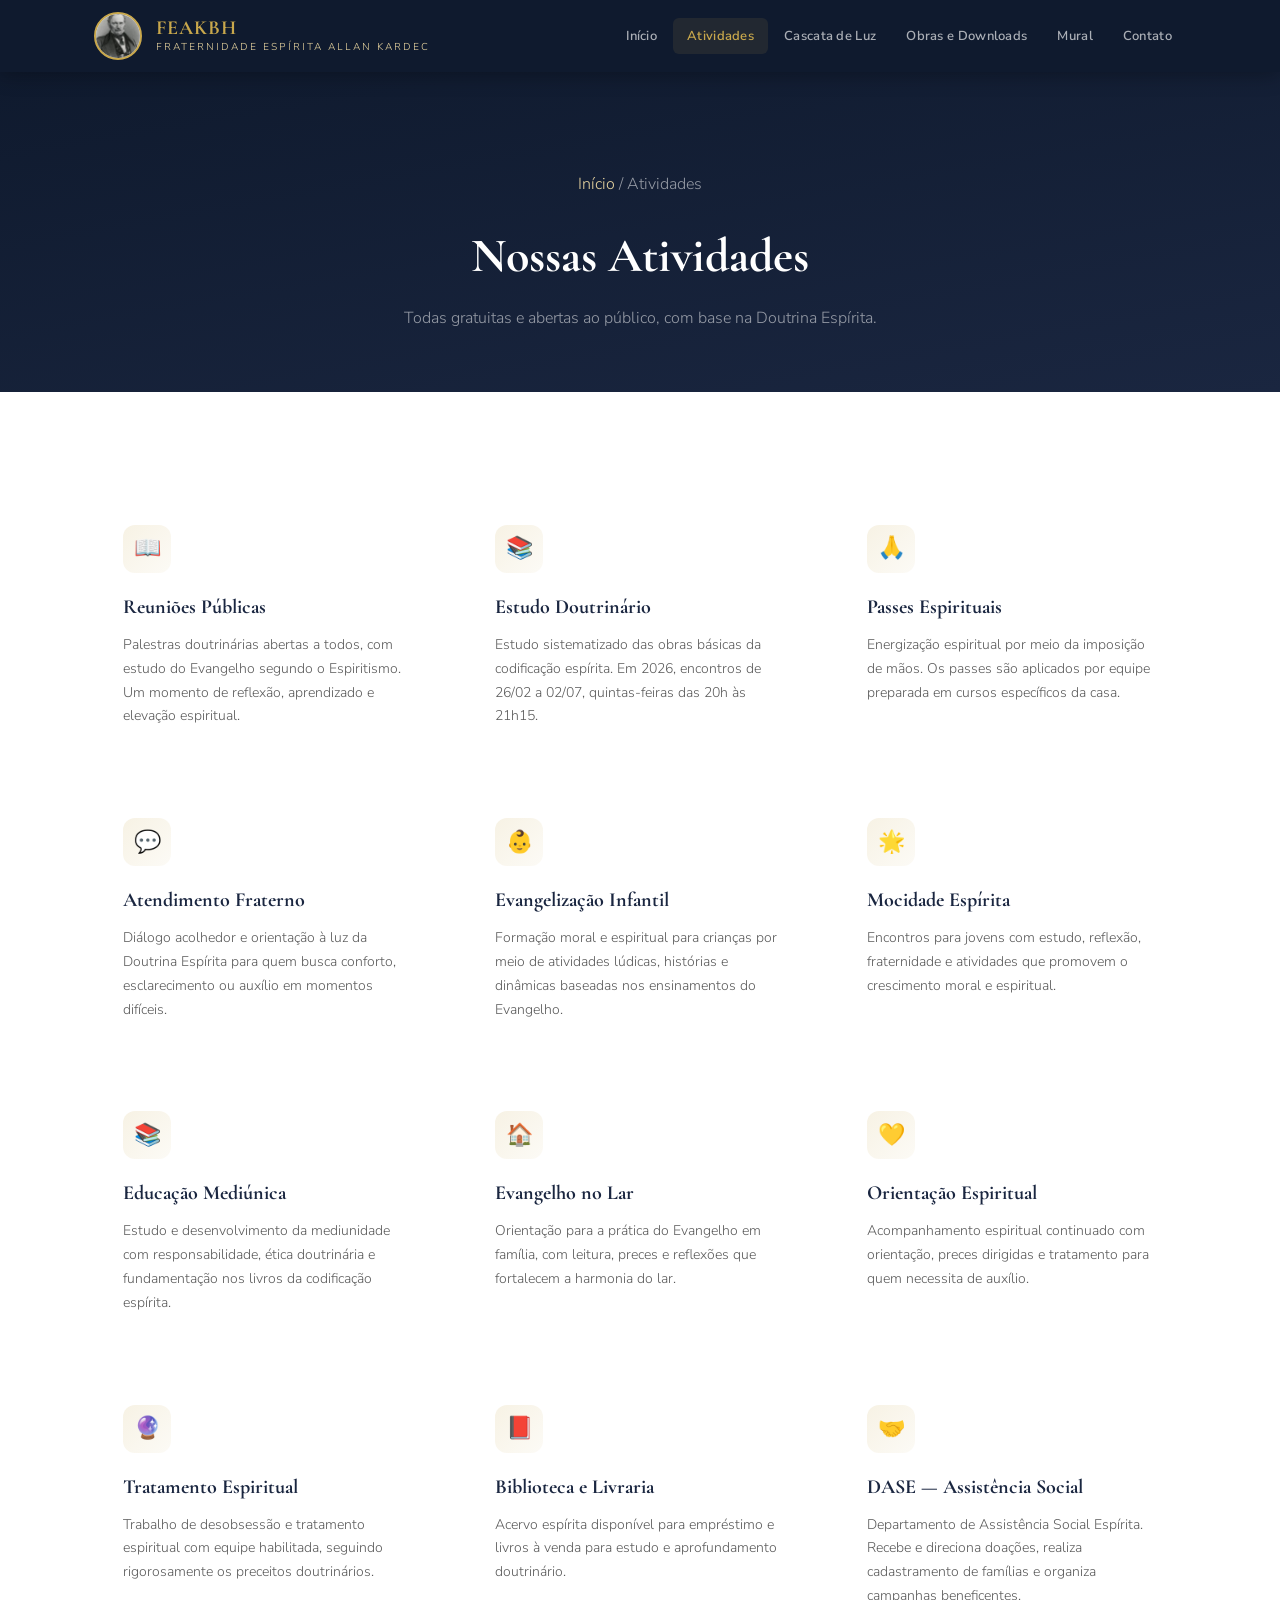
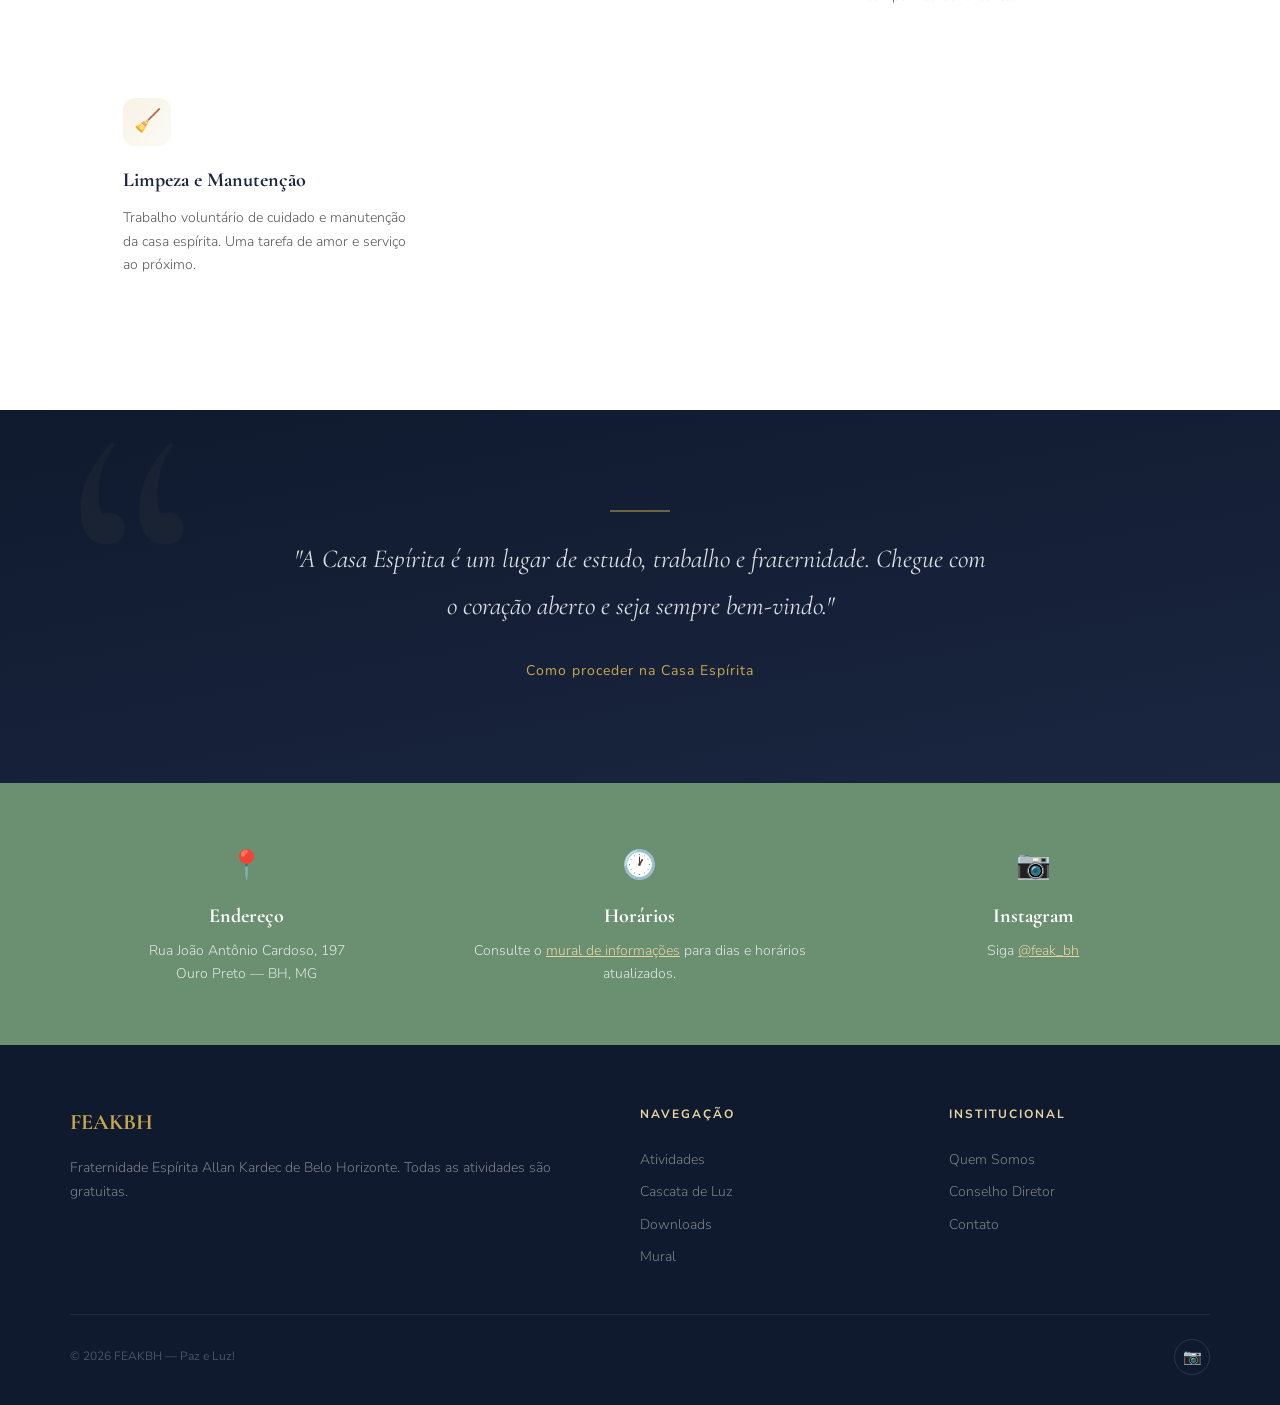
==== commit d5d673e7: "Implementa PWA e substitui logo AK pela foto de Allan Kardec Logo (ponto 1): - .logo-circle agora é " ====
--- a/feakbh-site/pages/atividades.html
+++ b/feakbh-site/pages/atividades.html
@@ -6,6 +6,12 @@
   <title>Nossas Atividades - FEAKBH</title>
   <meta name="description" content="Conheça todas as atividades gratuitas da Fraternidade Espírita Allan Kardec de BH.">
   <link rel="stylesheet" href="../css/style.css">
+  <link rel="manifest" href="/manifest.json">
+  <meta name="theme-color" content="#0F1A2E">
+  <link rel="icon" type="image/png" href="/images/favicon-32.png">
+  <link rel="apple-touch-icon" href="/images/apple-touch-icon.png">
+  <meta name="apple-mobile-web-app-capable" content="yes">
+  <meta name="apple-mobile-web-app-title" content="FEAKBH">
   <script type="application/ld+json">
   {
     "@context": "https://schema.org",
@@ -30,7 +36,7 @@
     <div class="header-inner">
       <div class="logo-area">
         <a href="../index.html">
-          <div class="logo-circle">AK</div>
+          <img class="logo-circle" src="../images/logo-kardec.png" alt="Allan Kardec">
           <div class="logo-text"><h1>FEAKBH</h1><span>Fraternidade Espírita Allan Kardec</span></div>
         </a>
       </div>
--- a/feakbh-site/css/style.css
+++ b/feakbh-site/css/style.css
@@ -82,10 +82,12 @@
 
 .logo-circle {
   width: 48px; height: 48px; border-radius: 50%;
-  background: linear-gradient(135deg, var(--gold), var(--gold-light));
-  display: flex; align-items: center; justify-content: center;
-  font-family: 'Cormorant Garamond', serif;
-  font-weight: 700; font-size: 18px; color: var(--navy-deep); flex-shrink: 0;
+  background: var(--cream-warm);
+  object-fit: cover;
+  object-position: center 20%;
+  border: 2px solid var(--gold);
+  flex-shrink: 0;
+  display: block;
 }
 
 .logo-text h1 {
@@ -163,7 +165,7 @@
     radial-gradient(ellipse 600px 400px at 80% 30%, rgba(107,143,113,0.06), transparent);
 }
 .hero-content {
-  position: relative; text-align: center; max-width: 800px; padding: 40px 24px;
+  position: relative; text-align: center; max-width: 800px; width: 100%; padding: 40px 24px;
   animation: fadeInUp 1s ease-out;
 }
 .hero-badge {
@@ -592,20 +594,67 @@
 @media (max-width: 768px) {
   .nav-desktop { display: none; }
   .nav-toggle { display: block; }
-  .hero { min-height: 70vh; }
+  .header-inner { padding: 10px 16px; }
+  .logo-area, .logo-area a { gap: 10px; }
+  .logo-circle { width: 40px; height: 40px; font-size: 14px; }
+  .logo-text h1 { font-size: 17px; }
+  .logo-text span { font-size: 9px; letter-spacing: 1.5px; }
+
+  .hero { min-height: auto; padding: 40px 0; }
+  .hero-content { padding: 24px 20px; }
+  .hero-badge { margin-bottom: 20px; font-size: 11px; padding: 5px 16px; letter-spacing: 2px; }
+  .hero h2 { margin-bottom: 18px; }
+  .hero p { font-size: 16px; margin-bottom: 28px; }
+  .hero-schedule {
+    grid-template-columns: 1fr;
+    gap: 12px;
+    margin: 24px auto 28px;
+    max-width: 100%;
+  }
+  .hero-schedule-item { padding: 14px 18px; }
+  .hero-schedule-time { font-size: 17px; }
+  .hero-actions { gap: 10px; }
+  .hero-actions .btn { flex: 1 1 100%; text-align: center; }
+
   .campanha-box { flex-direction: column; text-align: center; padding: 32px; }
   .campanha-visual { width: 120px; height: 120px; font-size: 44px; }
   .footer-grid { grid-template-columns: 1fr; gap: 32px; }
   .footer-bottom { flex-direction: column; gap: 14px; text-align: center; }
-  section { padding: 64px 16px; }
+  section { padding: 56px 16px; }
+  .section-header { margin-bottom: 40px; }
   .artigo-item { flex-direction: column; gap: 12px; }
   .artigo-number { min-width: auto; text-align: left; }
-  .card-grid { grid-template-columns: 1fr; }
+  .card-grid { grid-template-columns: 1fr; gap: 20px; }
   .books-grid { grid-template-columns: repeat(2, 1fr); gap: 16px; }
   .mural-grid { grid-template-columns: 1fr; }
-  .mural-slide { min-width: 300px; max-width: 300px; }
-  .mural-carousel-header { flex-direction: column; align-items: flex-start; gap: 20px; }
+  .mural-slide { min-width: calc(100vw - 48px); max-width: calc(100vw - 48px); }
+  .mural-carousel-header { flex-direction: column; align-items: flex-start; gap: 16px; padding: 0 16px; margin-bottom: 24px; }
   .mural-nav { align-self: flex-end; }
+  .mural-track-wrapper { padding: 0 16px; }
+
+  .cascata-nav { padding: 20px 16px; }
+  .cascata-nav-list { grid-template-columns: 1fr; gap: 4px; }
+  .artigo-full { padding: 48px 0; }
+
+  .info-grid { grid-template-columns: 1fr; gap: 28px; }
+
+  .cronograma-dialog { padding: 20px; max-height: 85vh; }
+  .cronograma-dialog h3 { font-size: 22px; }
+}
+
+@media (max-width: 480px) {
+  .logo-text span { display: none; }
+  .logo-circle { width: 42px; height: 42px; font-size: 15px; }
+  .logo-text h1 { font-size: 19px; }
+  .hero h2 { font-size: 32px; }
+  .hero p { font-size: 15px; }
+  .hero-actions .btn { padding: 14px 20px; font-size: 14px; }
+  .books-grid { grid-template-columns: 1fr; }
+  .section-label { font-size: 11px; letter-spacing: 2px; }
+  .section-title { font-size: 26px; }
+  .page-hero h2 { font-size: 30px; }
+  .mural-track-wrapper { padding: 0 12px; }
+  .mural-slide { min-width: calc(100vw - 40px); max-width: calc(100vw - 40px); }
 }
 
 /* ===== HERO SCHEDULE ===== */
